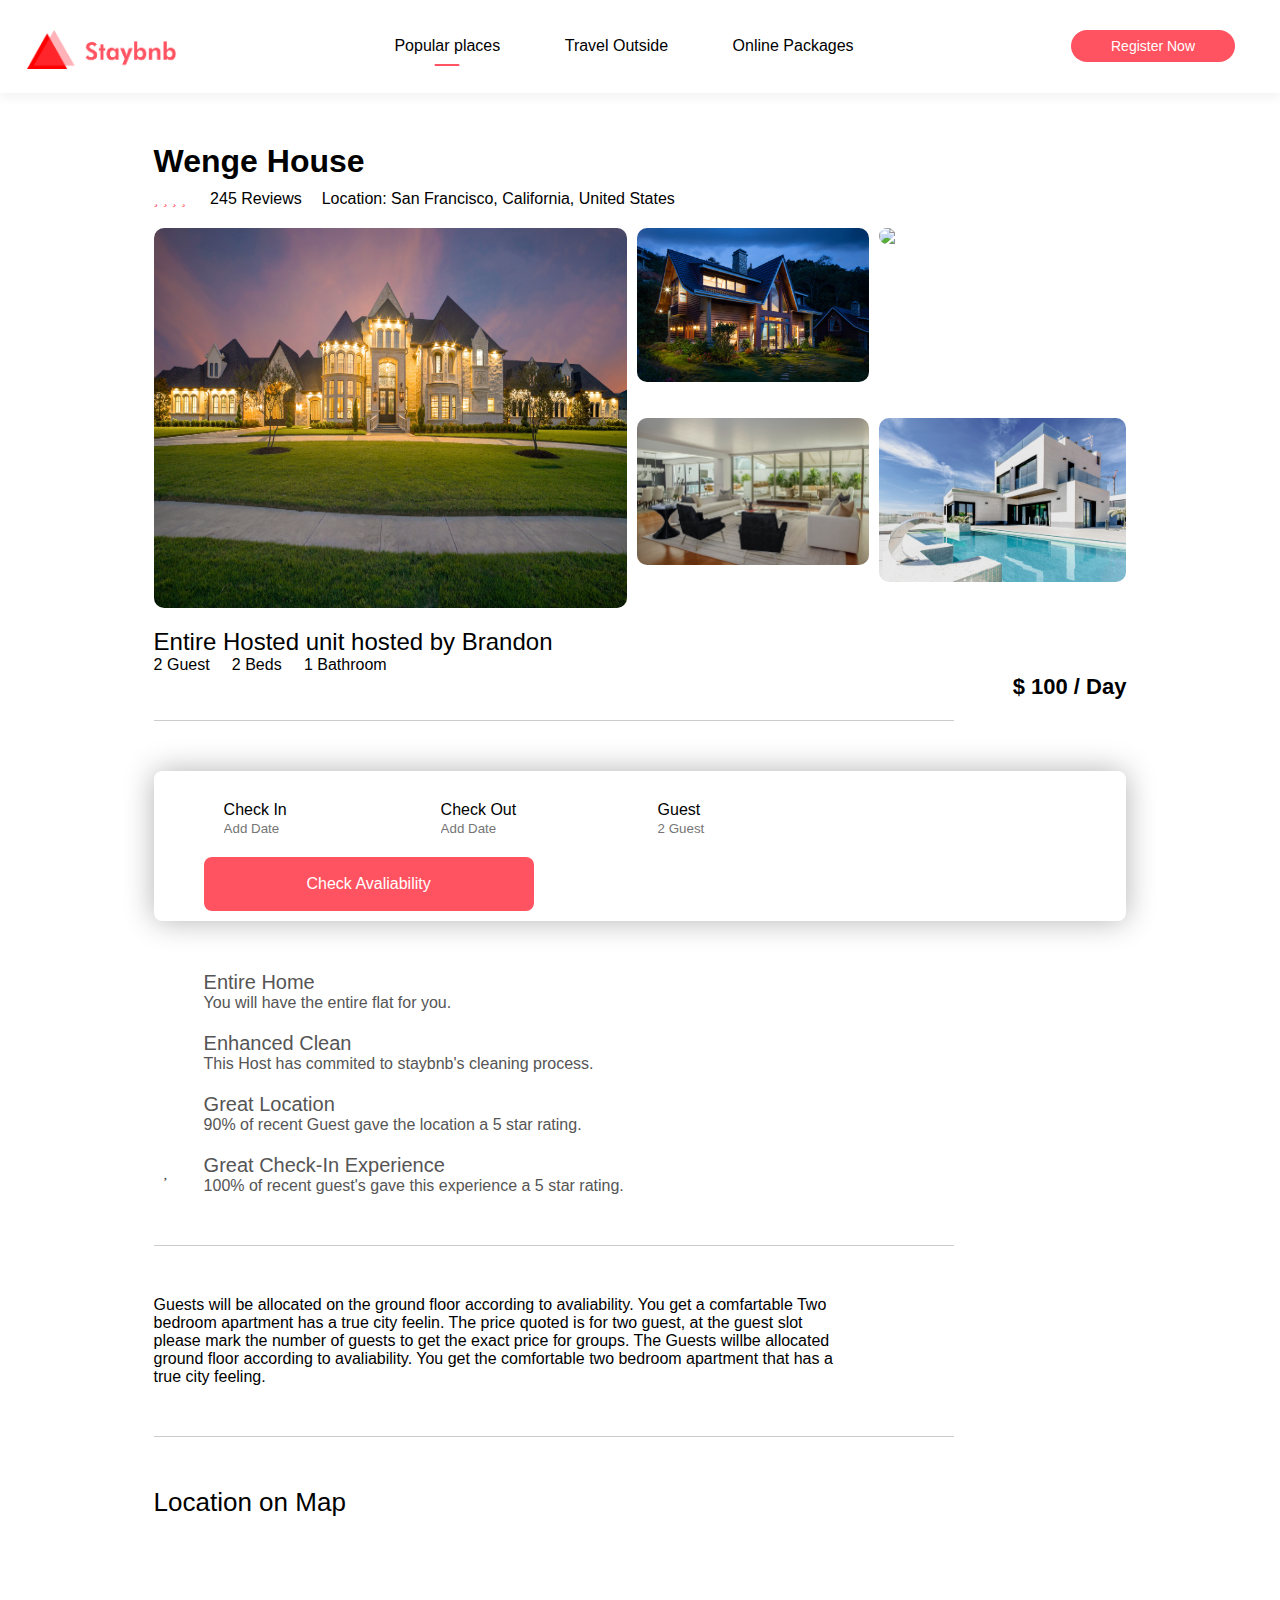
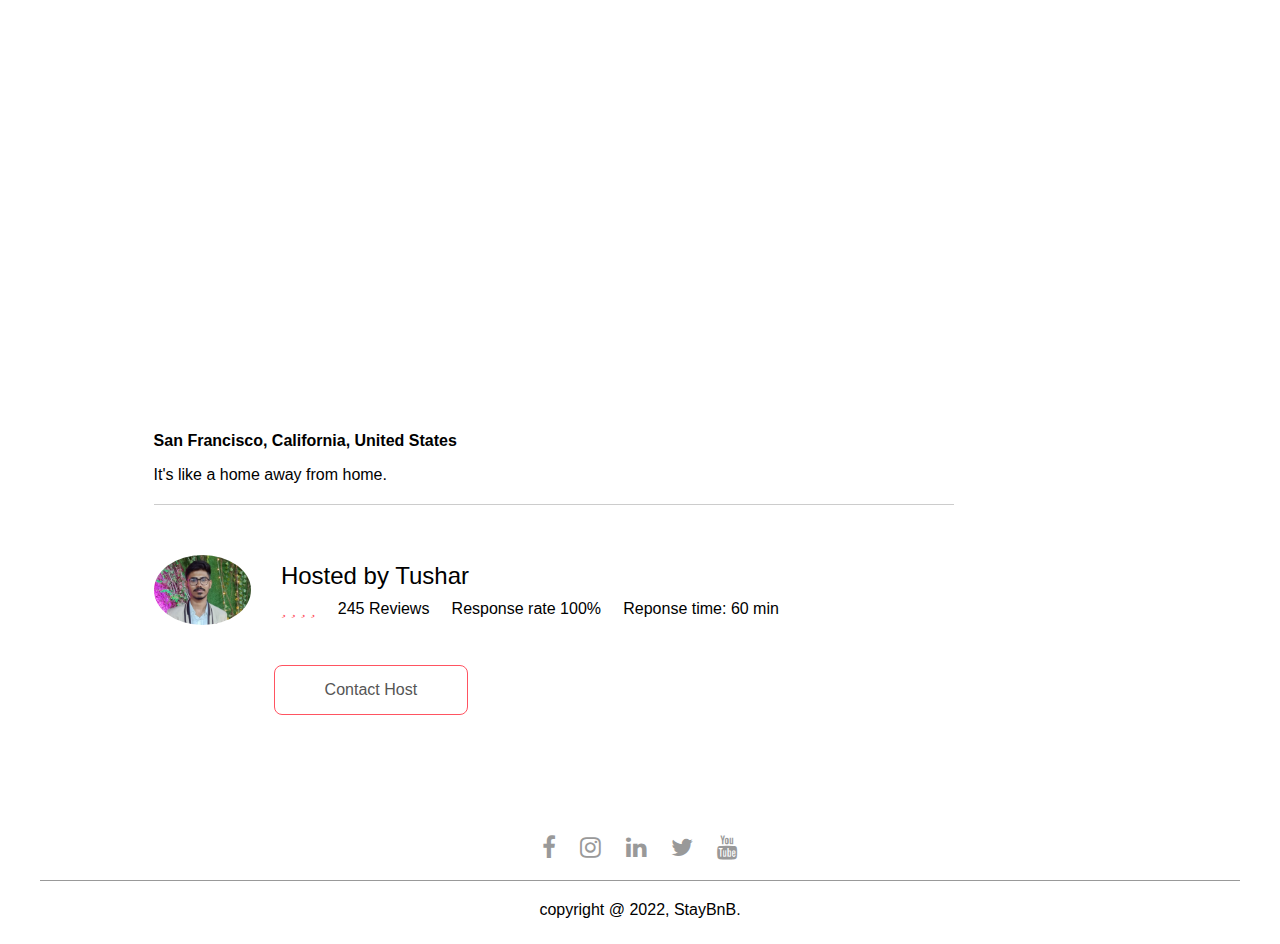
==== house.html @ 5a87d61c "Staybnb" ====
<!DOCTYPE html>
<html lang="en">

<head>
    <meta charset="UTF-8">
    <meta http-equiv="X-UA-Compatible" content="IE=edge">
    <meta name="viewport" content="width=device-width, initial-scale=1.0">
    <link rel="stylesheet" href="https://cdnjs.cloudflare.com/ajax/libs/font-awesome/4.7.0/css/font-awesome.min.css">
    <script src="https://kit.fontawesome.com/33368fab86.js" crossorigin="anonymous"></script>
    <title>Document</title>
    <link rel="stylesheet" href="style.css">
</head>

<body>
    <nav id="navBar" class="navbar-white">
        <a href="index.html">
        <img src="images/logo-red.png" class="logo">
        </a>
        <ul class="nav-links">
            <li><a href="#" class="active">Popular places</a></li>
            <li><a href="#">Travel Outside</a></li>
            <li><a href="listing.html">Online Packages</a></li>
        </ul>
        <a href="#" class="register-btn">Register Now</a>
        <i class="fa-solid fa-bars" onclick="togglebtn()"></i>
    </nav>


    <div class="house-details">
        <div class="house-title">
            <h1>Wenge House</h1>
            <div class="row">
                <div>
                    <i class="fa-solid fa-star"></i>
                    <i class="fa-solid fa-star"></i>
                    <i class="fa-solid fa-star"></i>
                    <i class="fa-solid fa-star-half-stroke"></i>
                    <i class="fa-regular fa-star"></i>
                    <span>245 Reviews</span>
                </div>
                <div>
                    <p>Location: San Francisco, California, United States</p>
                </div>
            </div>
        </div>
        <div class="gallery">
            <div class="gallery-img-1"><img src="images/t5.png" height="380px"></div>
            <div><img src="images/t2.png"></div>
            <div><img src="images/t3.png"></div>
            <div><img src="images/t4.png"></div>
            <div><img src="images/t1.png"></div>
        </div>
        <div class="small-details">
            <h2>Entire Hosted unit hosted by Brandon</h2>
            <p>2 Guest &nbsp; &nbsp; 2 Beds &nbsp; &nbsp; 1 Bathroom</p>
            <h4>$ 100 / Day</h4>
        </div>
        <hr class="line">
        <form class="check-form">
            <div>
                <label>Check In</label>
                <input type="text" placeholder="Add Date">
            </div>
            <div>
                <label>Check Out</label>
                <input type="text" placeholder="Add Date">
            </div>
            <div class="guest-field">
                <label>Guest</label>
                <input type="text" placeholder="2 Guest">
            </div>
            <button type="submit">Check Avaliability</button>
        </form>

        <ul class="details-list">
            <li><i class="fa-solid fa-house-chimney"></i>Entire Home
                <Span>
                    You will have the entire flat for you.
                </Span>
            </li>
            <li><i class="fa-solid fa-paintbrush"></i>Enhanced Clean
                <Span>
                    This Host has commited to staybnb's cleaning process.
                </Span>
            </li>
            <li><i class="fa-solid fa-location-dot"></i>Great Location
                <Span>
                    90% of recent Guest gave the location a 5 star rating.
                </Span>
            </li>
            <li><i class="fa-solid fa-heart"></i>Great Check-In Experience
                <Span>
                    100% of recent guest's gave this experience a 5 star rating.
                </Span>
            </li>
        </ul>

        <hr class="line">

        <p class="home-desc">Guests will be allocated on the ground floor according to avaliability. You get a
            comfartable Two bedroom apartment has a true city feelin. The price quoted is for two guest,
            at the guest slot please mark the number of guests to get the exact price for groups. The Guests willbe
            allocated ground floor according
            to avaliability. You get the comfortable two bedroom apartment that has a true city feeling.
        </p>
        <hr class="line">

        <div class="map">
            <h3>Location on Map</h3>
            <iframe
                src="https://www.google.com/maps/embed?pb=!1m18!1m12!1m3!1d100940.17073734755!2d-122.50764006026725!3d37.75767927558743!2m3!1f0!2f0!3f0!3m2!1i1024!2i768!4f13.1!3m3!1m2!1s0x80859a6d00690021%3A0x4a501367f076adff!2sSan%20Francisco%2C%20CA%2C%20USA!5e0!3m2!1sen!2sin!4v1651907444604!5m2!1sen!2sin"
                width="600" height="450" style="border:0;" allowfullscreen="" loading="lazy"
                referrerpolicy="no-referrer-when-downgrade"></iframe>
                <b>San Francisco, California, United States</b>
                <p>It's like a home away from home.</p>
        </div>
        <hr class="line">

        <div class="host">
            <img src="images/host.png">
            <div>
                <h2>Hosted by Tushar</h2>
                <p>
                    <Span>
                        <i class="fa-solid fa-star"></i>
                    <i class="fa-solid fa-star"></i>
                    <i class="fa-solid fa-star"></i>
                    <i class="fa-solid fa-star"></i>
                    <i class="fa-solid fa-star-half-stroke"></i>
                    
                    </Span>
                    &nbsp; &nbsp; 245 Reviews &nbsp; &nbsp; Response rate 100% &nbsp; &nbsp; Reponse time: 60  min
                </p>
            </div>
        </div>
        <a href="#" class="contact">Contact Host</a>
    </div>
    <div class="container">
        <div class="footer">
            <i class="fa fa-facebook" style="font-size:24px"></i>
            <i class="fa fa-instagram" style="font-size:24px"></i>
            <i class="fa fa-linkedin" style="font-size:24px"></i>
            <i class="fa fa-twitter" style="font-size:24px"></i>
            <i class="fa fa-youtube" style="font-size:24px"></i>
            <hr>
            <p>copyright @ 2022, StayBnB.</p>
    
        </div>
    </div>



    <script>
        var navBar = document.getElementById("navBar");

        function togglebtn() {
            navBar.classList.toggle("hidemenu")
        }
    </script>
</body>

</html>
---- style.css ----
*{
    margin: 0;
    padding: 0;
    box-sizing: border-box;
    font-family: 'poppins',sans-serif;
}
.header{
    min-height: 100vh;
    width: 100%;
    background-image: linear-gradient(rgba(12, 11, 7, 0.3),rgba(8, 7, 5, 0.3)),url(images/pp.png );
    background-size: cover;
    background-position: center;
}
nav{
    display: flex;
    align-items: center;
    justify-content: space-between;
    padding: 20px 7px;
}
.logo{
   width: 150px;
   margin-left: 20px;
   margin-top: 10px;
   cursor: pointer;
}
.nav-links li{
    list-style: none;
    display: inline-block;
    margin: 10px 30px;
}
.nav-links li a{
    text-decoration:  none;
    color: #fff;

}
.register-btn{
    background: rgb(227, 192, 19);
    color: #000;
    padding: 8px 40px;
    margin-right: 3%;
    border-radius: 100px;
    text-decoration: none ;
    font-size: 14px;
}
.contanier{
    padding: 10% 7%;
    margin: 10px 30px 0;
}
.header h1{
    font-size: 4vw;
    font-weight: 600;
    color: #fff;
    text-align: center;
    margin-left: 0.5%;
    margin-right: 5%;
    padding-top: 13%;
}
.search-bar{
    background: #fff ;
    width: 60%;
    margin: 10px   280px 2px ;
    padding: 6px 10px 6px 30px;
    border-radius: 50px;
}
.search-bar form{
    display: flex;
    text-align: center;
    flex-wrap: wrap;
}
.search-bar form input{
    display: block;
    border: 0;
    outline: none;
    background: transparent;
}
.search-bar form button{
    background: #ff5361;
    width: 55px;
    height: 55px;
    border-radius: 50%;
    border: 0;
    outline: none;
    cursor: pointer;
}
.search-bar form button img{
    width: 15px;
    margin-top: 8px;
}
.location-input{
    display: block;
    flex: 1;
}
.search-bar form label{
    display: block;
    font-weight: 600;
}


.sub-title{
    margin: 50px 20px 20px;
    font-size: 2.2vw;
    font-weight: 500;
    color: #333;
}
.exclusives{
    display: grid;
    margin: 0 40px 0;
    grid-template-columns: repeat(auto-fit, minmax(300px , 1fr));
    grid-gap: 30px;
}
.exclusives div img{
    width: 80%;
    border-radius: 20px;
}
.exclusives div{
    position: relative;
}
.exclusives div span{
    position: absolute;
    top: 50%;
    left: 40%;
    transform: translate(-50%,-50%);
    text-align: center;
    color: #fff;
}



.trending{
    display: grid;
    margin: 0 40px 0;
    grid-template-columns: repeat(auto-fit, minmax(300px , 1fr));
    grid-gap: 30px;
    margin-bottom: 30px;
}
.trending div img{
    width: 80%;
    border-radius: 10px;
}
.trending h3{
    font-weight: 600;
    margin-top: 10px;
}


.cta{
    margin: 80px 20px;
    background-image: linear-gradient(to right, #3f2321, transparent),url(images/1.png);
    background-size: cover;
    background-position: center;
    border-radius: 10px;
    padding: 5%;
    color: #fff;
}
.cta h3{
    font-size: 4vw;
    line-height: 5.3vw;
    font-weight: 500;
}
.cta p{
    font-size: 18px;
    margin: 10px 0;
}
.cta-btn{
    background: #ff5361;
    color: #fff;
    text-decoration: none;
    padding: 12px 30px;
    border-radius: 8px;
    margin-top: 20px;
    display: inline-block;
}

.stories{
   display: grid;
   margin: 0 40px 0;
   grid-template-columns: repeat(auto-fit, minmax(300px , 1fr));
   grid-gap: 30px;
   margin-bottom: 30px;
}

.stories div img{
    width: 100%;
    border-radius: 10px;
}
.stories div{
    position: relative;
    text-align: center;
}
.stories p{
    width: 80%;
    position: absolute;
    top: 50%;
    left: 50%;
    transform: translate(-50%,-50%);
    color: #fff;
    font-size: 26px;
}


.start-btn{
    text-decoration: none;
    background: #ff5361;
    color: #fff;
    width: 80%;
    max-width: 350px;
    display: block;
    text-align: center;
    margin: 60px auto;
    padding: 15px;
    border-radius: 30px;
    font-size: 20px;

}

.about-msg{
    text-align: center;
    margin: 80px 40px 0;
    color: #333;
    font-size: 17px;
}
.about-msg h2{
    font-size: 28px;
    margin-bottom: 30px;
    font-weight: 500;
}

.footer{
    margin: 80px 40px 10px;
    text-align: center;
}
.footer i {
    text-decoration: none;
    color: #999;
    font-size: 22px;
    margin: 0 10px;
}
.footer hr{
    background: #999;
    height: 1px;
    width: 100%;
    border: 0;
    margin: 20px 0;
}
.footer p{
    padding-bottom: 15px;
}

.active{
    position: relative;
}
.active::after{
    content: '';
    background: #fff;
    width: 25px;
    height: 2px;
    position: absolute;
    left: 50%;
    transform: translateX(-50%);
    bottom: -12px;
    border-radius: 2px;
}

nav .fa-bars{
    display: none;
}
@media only screen and (max-width: 700px) {

    .logo{
        position: fixed;
        top: 4%;
        left: 7%;
    }
    nav{
        position: fixed;
        top: 0;
        z-index: 100;
        display: inline-block;
        width: 100%;
        padding: 100px 7% 0;
        background: #000;
        text-align: right;
        max-height: 100px;
        overflow: hidden;
        transition: max-height 0.5s;

    }
    nav .nav-links li{
        margin: 10px 0;
        display: block;
    }
    .register-btn{
        margin: 15px 0 30px;
        display: inline-block;
    }
    nav .fa-bars{
        display: block;
        position: fixed;
        top: 4%;
        right: 7%;
        color: #fff;
        font-size: 28px;
    }
    .active::after{
        left: -40%;
        transform: translate(0, 50%);
        bottom: 50%;
    }
    .hidemenu{
        max-height: 300px;
    }
    .header h1{
        padding-top: 200px;
        font-size: 7vw;
    }
    .search-bar{
        margin: 10px ;
        margin-left: 90px;
        margin-right: 20px;
        width: 60%;
        padding: 20px 10px 30px;
        border-radius: 5px;
        position: relative;
    }
    .search-bar form{
        display: block;
    }
    .search-bar form input{
        border-bottom: 1px solid #ddd;
        width: 100%;
        margin-bottom: 20px;
        margin-top: 10px;
        padding-bottom: 10px;
    }
    .search-bar form button{
        position: absolute;
        bottom: 0;
        left: 50%;
        transform: translate(-50%, 50%);
    }
    .sub-title{
        font-size: 6vw;
    }
    .cta{
        padding: 15% 5%;
    }
    .cta h3{
        font-size: 7vw;
        line-height: 8vw;
    }
    .cta p{
        font-size: 14px;
    }
    .cta-btn{
        padding: 6px 15px;
        border-radius: 4px;
        margin-top: 10px;
        font-size: 14px;
    }
    .about-msg{
        font-size: 15px;
    }
}




.navbar-white{
    background: #fff;
    box-shadow: 0 5px 10px rgba(0,0,0,0.05);
}

.navbar-white .nav-links li a{
    color: #000;
}

.navbar-white .register-btn{
    background: #ff5361;
    color: #fff;
}
nav.navbar-white .logo{
    width: 150px;
    margin-left: 20px;
    margin-top: 10px;
    cursor: pointer;
 }
 nav.navbar-white .fa-bars{
     color: #000;
 }
 .navbar-white .active::after{
     background: #ff5361;
 }

 .list-container{
     width: 80%;
     margin-top: 50px;
     margin-left: 80px;
     display: flex;
     flex-wrap: wrap;
     justify-content: space-between;
 }
 .left-col{
     flex-basis: 70%;
 }
 .right-col{
    flex-basis: 25%;
}
.left-col h1{
    color: #333;
    font-weight: 600;
    margin-bottom: 30px;
}
.house{
    display: flex;
    justify-content: space-between;
    flex-wrap: wrap;
    padding: 30px 0;
    border-top: 1px solid #ccc;
}
.house-img{
    flex-basis: 40%;
}
.house-info{
    flex-basis: 58%;
    color: #555;
}
.house-img img{
    width: 100%;
    border-radius: 12px;
}
.house-info h3{
    font-weight: 600;
    color: #333;
    font-size: 22px;
    margin: 4px 0;
}
.house-info i{
    color: #ff5361;
    font-size: 18px;
    margin: 10px 1px;
}
.house-price{
    text-align: right;
}
.house-price h4{
    font-size: 20px;
}
.house-price h4 span{
    font-size: 16px;
    font-weight: 500;
}
.sidebar{
    border: 1px solid #999;
    padding: 20px 30px;
    margin-top: 30px;
}
.sidebar h2{
    font-weight: 500;
}
.sidebar h3{
    font-weight: 500;
    margin: 20px 0 10px;
}
.filter{
    display: flex;
    align-items: center;
    color: #555;
    margin-bottom: 10px;
}
.filter p{
    flex: 1;
}
.filter input{
    margin-right: 15px;
    cursor: pointer;
}
.sidebar-link{
    text-align: right;
    margin: 20px 0;
}
.sidebar-link a{
    text-decoration: none;
}
.pagination{
    display: flex;
    align-items: center;
    justify-content: center;
    margin: 40px 0;
}
.pagination img{
     width: 15px;
     margin: 10px 20px;
}
.right-arrow{
    transform: rotate(180deg);
}
.pagination span{
    margin: 10px 8px;
    width: 40px;
    height: 40px;
    line-height: 40px;
    text-align: center;
    border-radius: 50%;
    cursor: pointer;
}
.pagination .current{
    background: #333;
    color: #fff;
}


@media only screen and (max-width: 700px){
    .list-container{
        margin-top: 150px;
    }
    .left-col .right-col .house-img .house-info{
        flex-basis: 100%;
    }
    .left-col h1{
        font-size: 22px;
    }
    .house-info h3{
        font-size: 18px;
    }
    .house-info i{
        font-size: 16px;
    }
    .pagination span{
        margin: 10px 2px;
        width: 30px;
        height: 30px;
        line-height: 30px;
        font-size: 12px;
    }
}



.house-details{
    padding: 0 12%;
}
.house-title{
    margin-top: 50px;
}
.house-title h1{
    font-weight: 600;
}
.house-title .row{
    display: flex;
    flex-wrap: wrap;
    align-items: center;
    margin: 10px 0;
}
.house-title span{
    margin: 0 20px;
}
.house-title i{
    color: #ff5361;
    font-size: 14px;
}
.gallery{
    display: grid;
    grid-gap: 10px;
    grid-template-areas: 'first first . .' 'first first . .';
    margin: 20px 0;
}
.gallery div img{
    width: 100%;
    display: block;
    border-radius: 10px;
}
.gallery-img-1{
    grid-area: first;
}
.small-details h2{
    font-weight: 500;
}
.small-details h4{
    text-align: right;
    font-size: 22px;
}
.line{
    border: 0;
    height: 1px;
    background: #ccc;
    width: 100%;
    max-width: 800px;
    margin: 20px 0 50px;
}
.check-form{
    margin-top: 30px 0;
    background: #fff;
    box-shadow: 0 0 30px rgba(0,0,0,0.3);
    border-radius: 8px;
    display: flex;
    flex-wrap: wrap;
    align-items: center;
    padding: 10px 50px;
}
.check-form label{
    display: block;
}
.check-form div{
    padding: 20px;
}
.check-form input{
    background: transparent;
    border: 0;
    outline: none;
}
.check-form button{
    background: #ff5361;
    border: 0;
    outline: none;
    color: #fff;
    padding: 18px;
    width: 330px;
    border-radius: 8px;
    font-size: 16px;
}
.guest-field{
    flex: 1;
}
.details-list{
    list-style: none;
    margin: 50px 0;
}
.details-list li{
    margin-left: 50px;
    font-size: 20px;
    font-weight: 500;
    margin-bottom: 20px;
    color: #555;
    position: relative;
}
.details-list li span{
    display: block;
    font-weight: 400;
    font-size: 16px;
}
.details-list li i{
    position: absolute;
    top: 5px;
    left: -40px;
}
.home-desc{
    max-width: 700px;
    margin-bottom: 50px;
}
.map iframe{
    width: 100%;
    margin-bottom: 30px;
}
.map h3{
    font-size: 26px;
    font-weight: 500;
    margin-bottom: 30px;
}
.map b{
    display: block;
    margin-bottom: 16px ;
}
.host{
    display: flex;
    align-items: center;
}
.host img{
    width: 10%;
    border-radius: 50%;
    margin-right: 30px;
}
.host h2{
    margin-bottom: 10px;
    font-weight: 500;
}
.host i{
    color: #ff5361;
}
.contact{
    display: inline-block;
    margin: 40px 0 40px 120px;
    text-decoration: none;
    color: #555;
    padding: 15px 50px;
    border: 1px solid #ff5361;
    border-radius: 8px;
}


@media only screen and (max-width: 700px){
    .house-details{
        margin-top: 150px;
    }
    .row p{
        margin-top: 10px;
    }
    .gallery{
        grid-template-areas: 'first first' '. .' '. .';
    }
    .small-details h2{
        font-size: 20px;
        margin-top: 24px;
    }
    .small-details h4{
        text-align: left;
        margin: 10px 0;
        font-size: 18px;
    }
    .check-form{
        padding: 10px 30px;
    }
    .check-form div{
        padding: 20px 0;
        width: 100%;
    }
    .check-form input{ 
        border-bottom: 1px solid #ccc;
        width: 100%;
        padding-bottom: 5px;
    }
    .check-form button{
        font-size: 14px;
        margin-top: 10px;
        margin-bottom: 15px;
        border-radius: 4px;
    }
    .host{
        display: block;
        line-height: 28px;
    }
    .host img{
        width: 40%;
    }
    .contact{
       margin: 40px 0;
    }
}
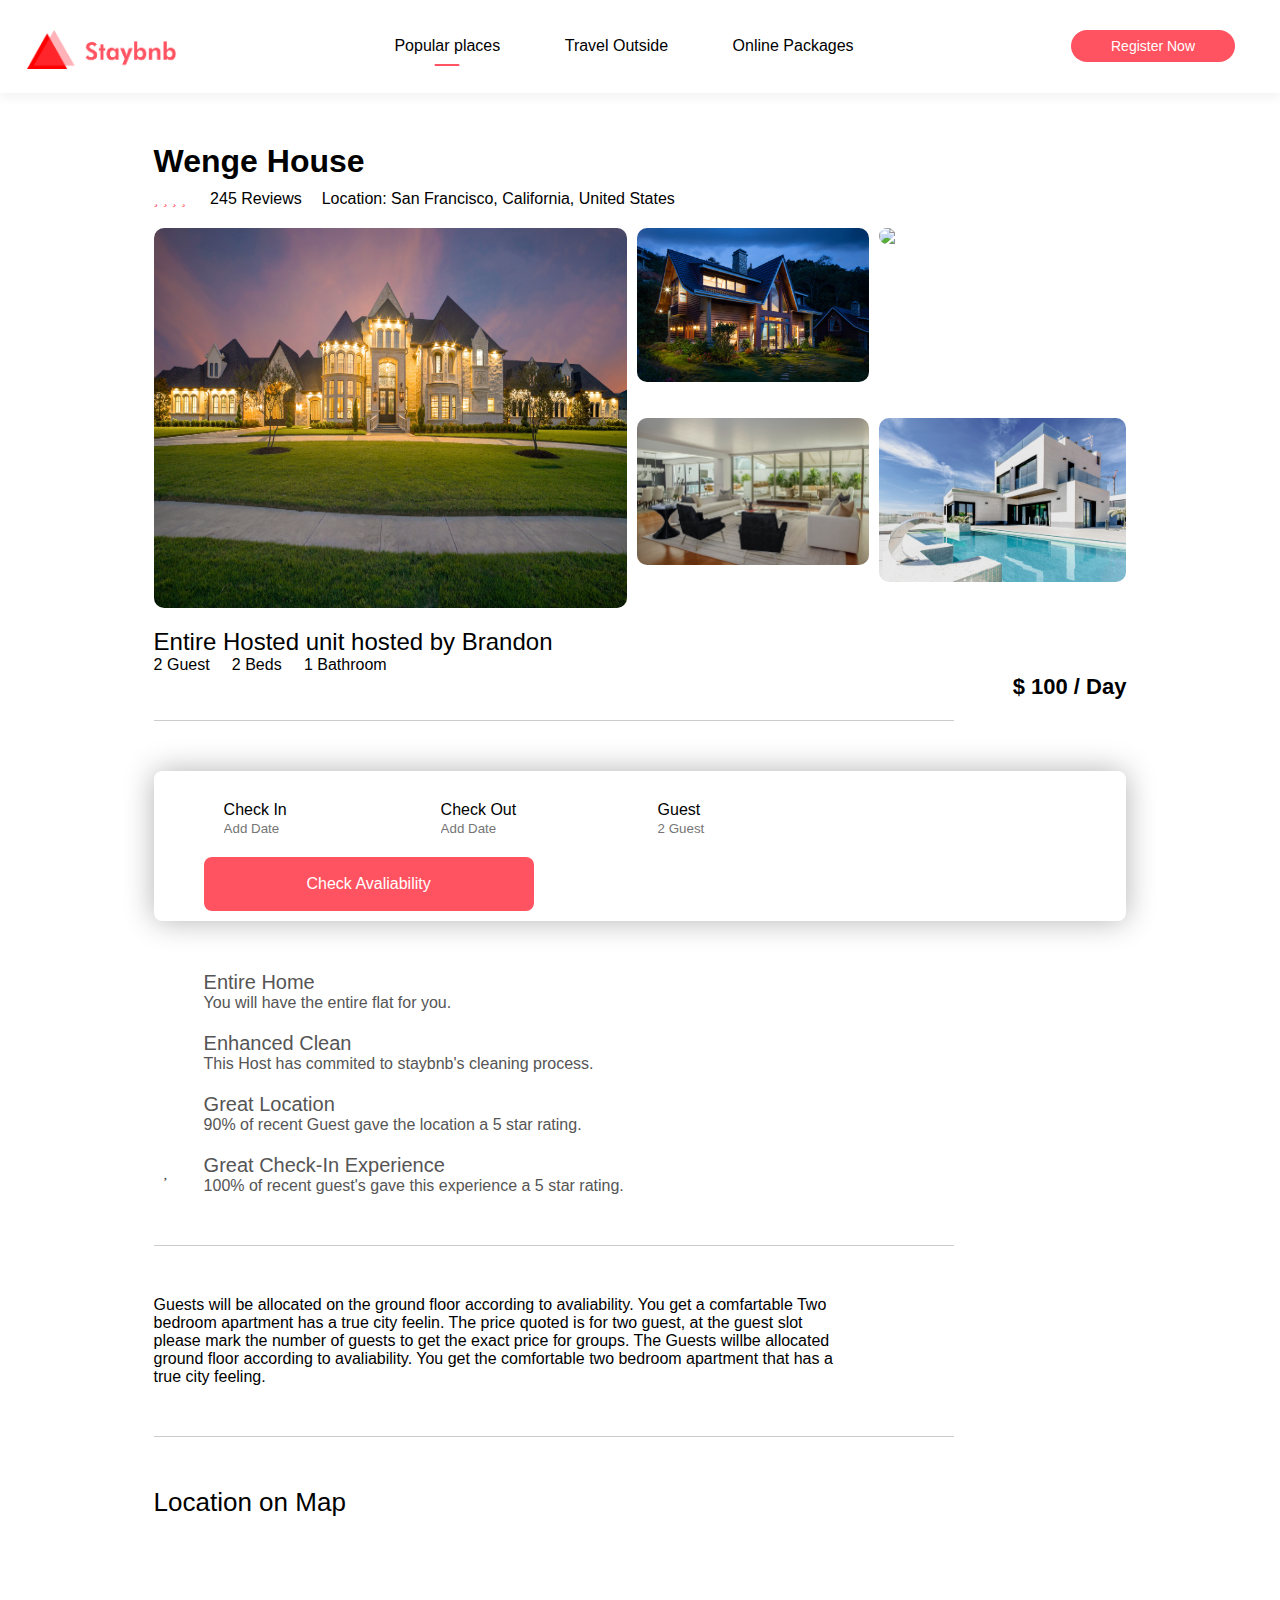
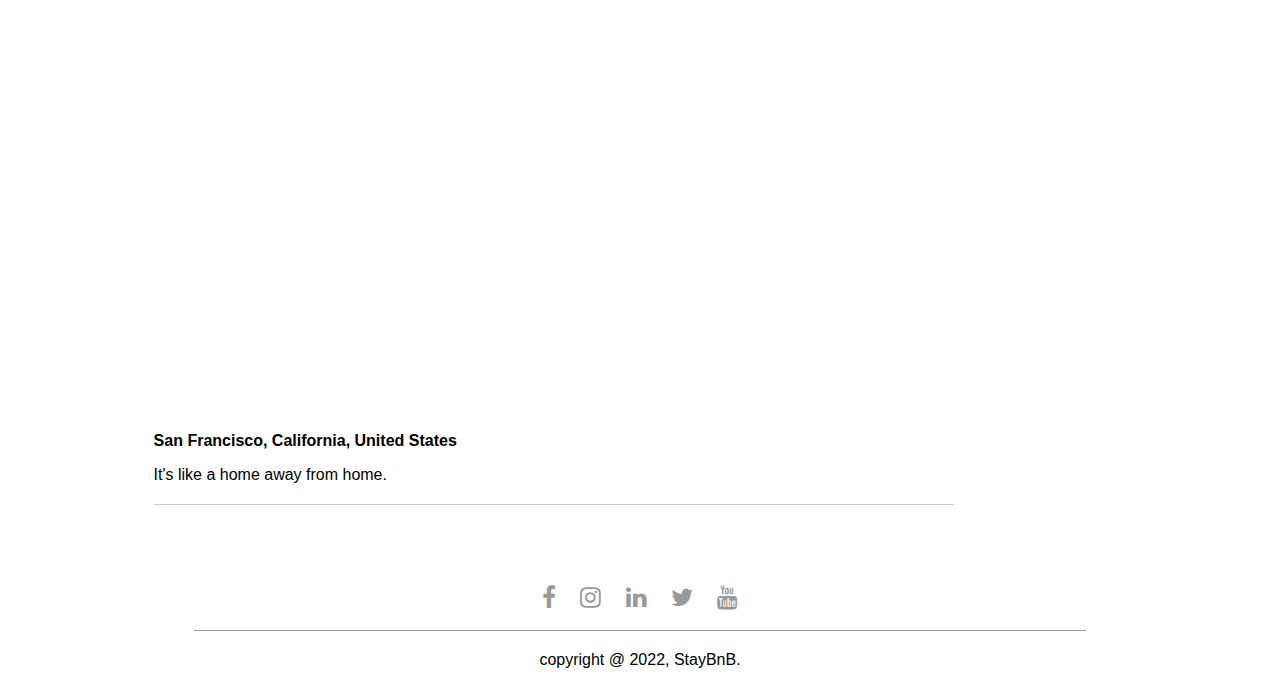
==== commit 71ada8fb: "Update house.html" ====
--- a/house.html
+++ b/house.html
@@ -116,25 +116,7 @@
         </div>
         <hr class="line">
 
-        <div class="host">
-            <img src="images/host.png">
-            <div>
-                <h2>Hosted by Tushar</h2>
-                <p>
-                    <Span>
-                        <i class="fa-solid fa-star"></i>
-                    <i class="fa-solid fa-star"></i>
-                    <i class="fa-solid fa-star"></i>
-                    <i class="fa-solid fa-star"></i>
-                    <i class="fa-solid fa-star-half-stroke"></i>
-                    
-                    </Span>
-                    &nbsp; &nbsp; 245 Reviews &nbsp; &nbsp; Response rate 100% &nbsp; &nbsp; Reponse time: 60  min
-                </p>
-            </div>
-        </div>
-        <a href="#" class="contact">Contact Host</a>
-    </div>
+       
     <div class="container">
         <div class="footer">
             <i class="fa fa-facebook" style="font-size:24px"></i>
@@ -159,4 +141,4 @@
     </script>
 </body>
 
-</html>+</html>
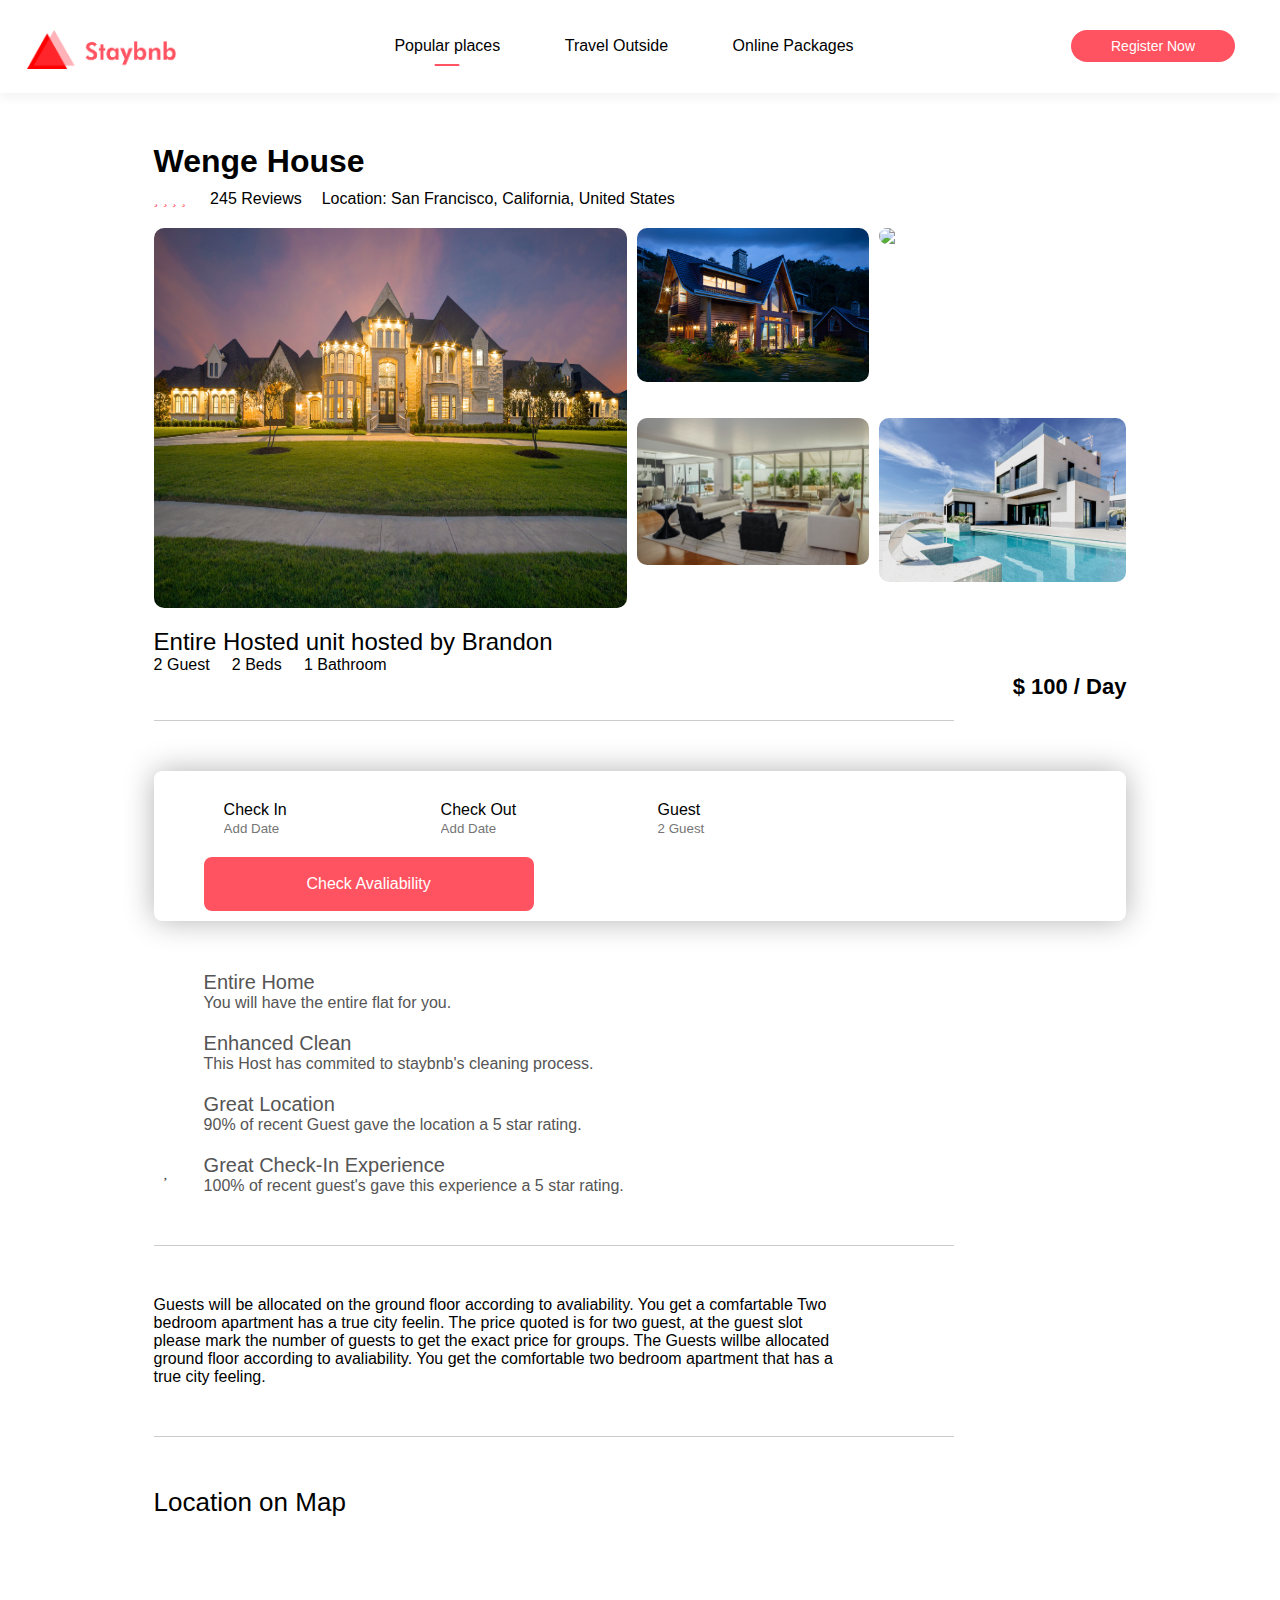
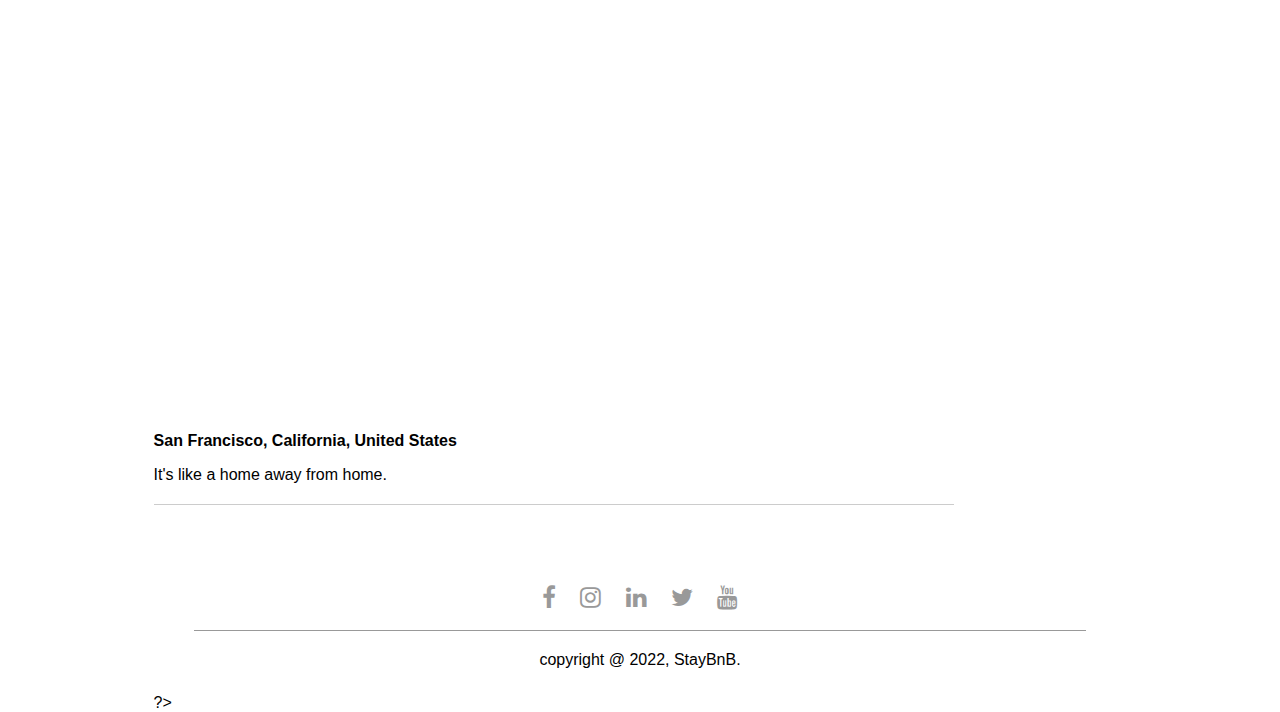
==== commit d349a9db: "Update house.html" ====
--- a/house.html
+++ b/house.html
@@ -10,7 +10,7 @@
     <title>Document</title>
     <link rel="stylesheet" href="style.css">
 </head>
-
+<?php
 <body>
     <nav id="navBar" class="navbar-white">
         <a href="index.html">
@@ -140,5 +140,6 @@
         }
     </script>
 </body>
+?>
 
 </html>
